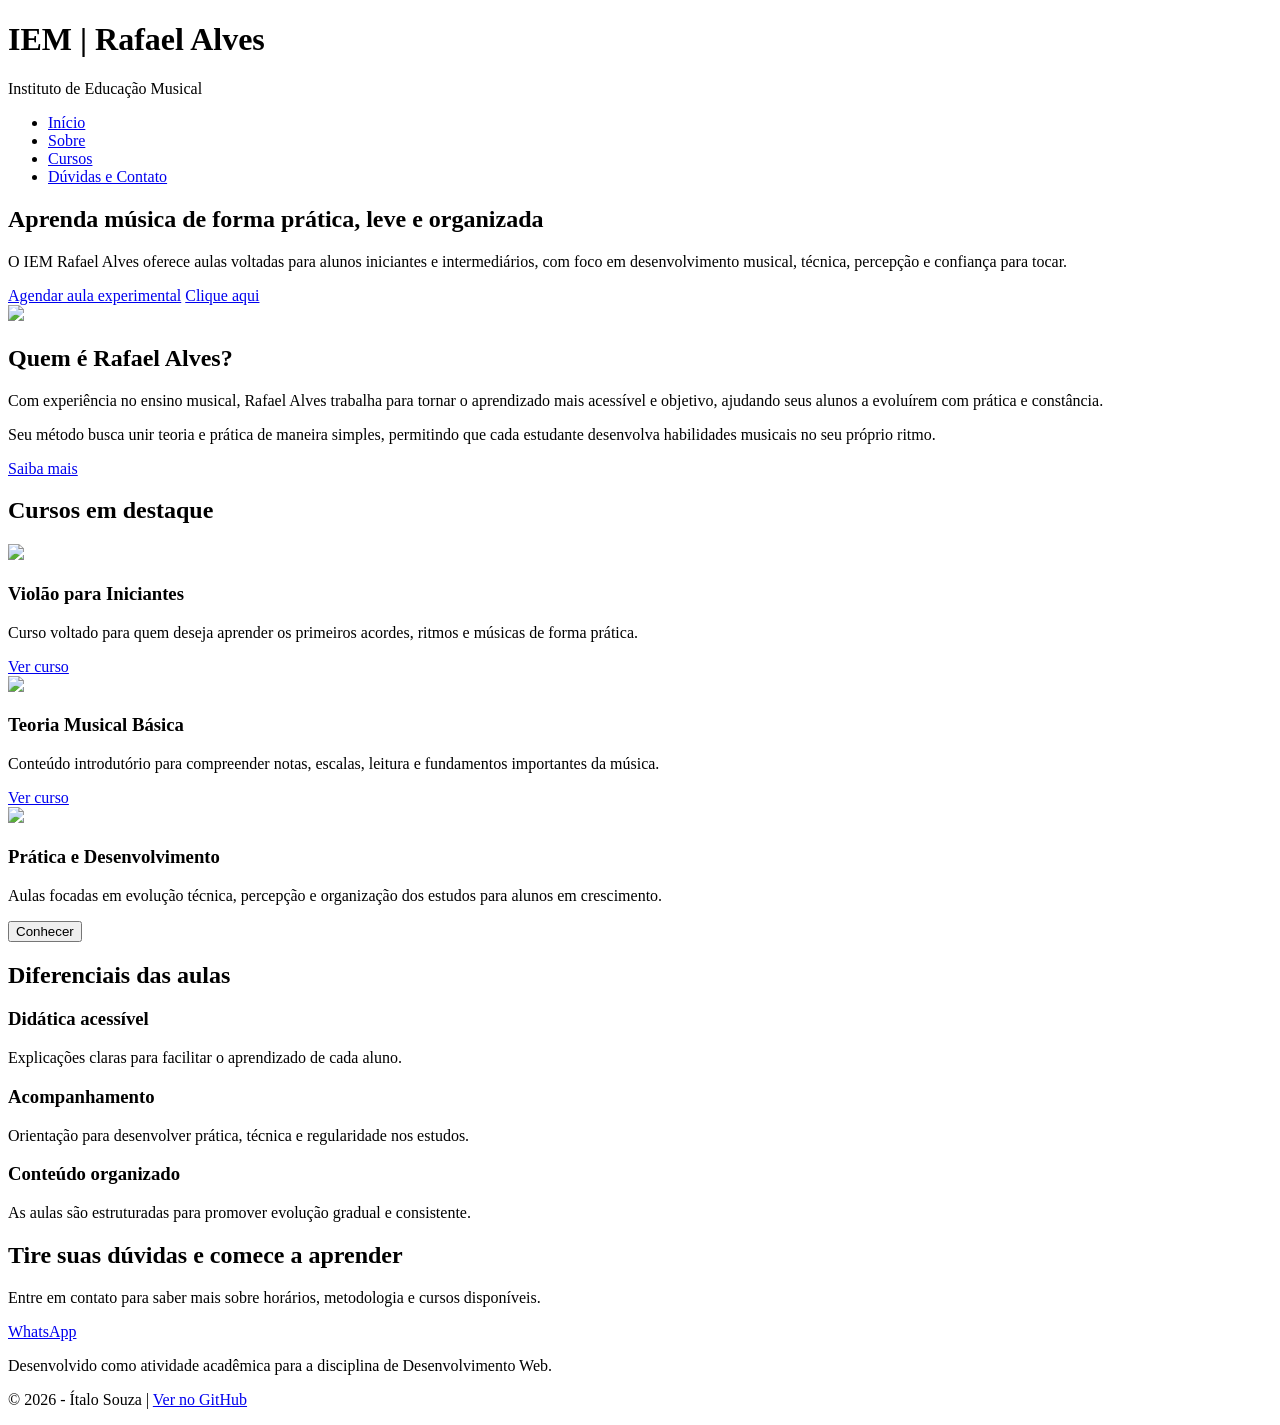
==== site-iem/index.html @ e14e9ba2 "Create index.html" ====
<!DOCTYPE html>
<html lang="pt-BR">
<head>
    <meta charset="UTF-8">
    <meta name="viewport" content="width=device-width, initial-scale=1.0">
    <title>Rafael Alves | Professor de Música</title>
    <meta name="description" content="Aulas de música com Rafael Alves para iniciantes e intermediários. Conheça os cursos, a trajetória do professor e entre em contato.">
    <link rel="stylesheet" href="assets/style.css">
</head>
<body>

    <header>
        <div class="container">
            <h1> IEM | Rafael Alves</h1>
            <p>Instituto de Educação Musical</p>

            <nav>
                <ul>
                    <li><a href="index.html">Início</a></li>
                    <li><a href="sobre.html">Sobre</a></li>
                    <li><a href="cursos.html">Cursos</a></li>
                    <li><a href="contato.html">Dúvidas e Contato</a></li>
                </ul>
            </nav>
        </div>
    </header>

    <main>

        <section class="hero">
            <div class="container">
                <div class="hero-texto">
                    <h2>Aprenda música de forma prática, leve e organizada</h2>
                    <p>
                        O IEM Rafael Alves oferece aulas voltadas para alunos iniciantes e intermediários,
                        com foco em desenvolvimento musical, técnica, percepção e confiança para tocar.
                    </p>

                    <div class="hero-botoes">
                        <!-- erro proposital: botão sem função real -->
                        <a href="#" class="btn">Agendar aula experimental</a>

                        <!-- erro proposital: texto fraco no botão -->
                        <a href="cursos.html" class="btn btn-secundario">Clique aqui</a>
                    </div>
                </div>

                <div class="hero-imagem">
                    <!-- erro proposital: imagem sem alt -->
                    <img src="assets/images/Logo-novo-IEM-Rafa-Bueno-1-1024x1024.jpg">
                </div>
            </div>
        </section>

        <section class="apresentacao">
            <div class="container">
                <h2>Quem é Rafael Alves?</h2>
                <p>
                    Com experiência no ensino musical, Rafael Alves trabalha para tornar o aprendizado
                    mais acessível e objetivo, ajudando seus alunos a evoluírem com prática e constância.
                </p>
                <p>
                    Seu método busca unir teoria e prática de maneira simples, permitindo que cada estudante
                    desenvolva habilidades musicais no seu próprio ritmo.
                </p>

                <!-- erro proposital: botão levando para topo da própria página -->
                <a href="#" class="btn">Saiba mais</a>
            </div>
        </section>

        <section class="cursos-destaque">
            <div class="container">
                <h2>Cursos em destaque</h2>

                <div class="cards">
                    <article class="card">
                        <!-- erro proposital: imagem sem alt -->
                        <img src="assets/images/violao-iniciante.png">
                        <h3>Violão para Iniciantes</h3>
                        <p>
                            Curso voltado para quem deseja aprender os primeiros acordes, ritmos e músicas
                            de forma prática.
                        </p>
                        <!-- erro proposital: botão sem destino real -->
                        <a href="#" class="btn">Ver curso</a>
                    </article>

                    <article class="card">
                        <!-- erro proposital: imagem sem alt -->
                        <img src="assets/images/teoria-musical.png">
                        <h3>Teoria Musical Básica</h3>
                        <p>
                            Conteúdo introdutório para compreender notas, escalas, leitura e fundamentos
                            importantes da música.
                        </p>
                        <a href="cursos.html" class="btn">Ver curso</a>
                    </article>

                    <article class="card">
                        <!-- erro proposital: imagem sem alt -->
                        <img src="assets/images/pratica-musical.png">
                        <h3>Prática e Desenvolvimento</h3>
                        <p>
                            Aulas focadas em evolução técnica, percepção e organização dos estudos
                            para alunos em crescimento.
                        </p>
                        <!-- erro proposital: botão inconsistente -->
                        <button class="btn">Conhecer</button>
                    </article>
                </div>
            </div>
        </section>

        <section class="diferenciais">
            <div class="container">
                <h2>Diferenciais das aulas</h2>

                <div class="lista-diferenciais">
                    <div class="item">
                        <h3>Didática acessível</h3>
                        <p>Explicações claras para facilitar o aprendizado de cada aluno.</p>
                    </div>

                    <div class="item">
                        <h3>Acompanhamento</h3>
                        <p>Orientação para desenvolver prática, técnica e regularidade nos estudos.</p>
                    </div>

                    <div class="item">
                        <h3>Conteúdo organizado</h3>
                        <p>As aulas são estruturadas para promover evolução gradual e consistente.</p>
                    </div>
                </div>
            </div>
        </section>

        <section class="cta-contato">
            <div class="container">
                <h2>Tire suas dúvidas e comece a aprender</h2>
                <p>
                    Entre em contato para saber mais sobre horários, metodologia e cursos disponíveis.
                </p>

                <div class="cta-botoes">
                    <!-- erro proposital: whatsapp sem link real -->
                    <a href="#" class="btn">WhatsApp</a>
                </div>
            </div>
        </section>

    </main>

    <footer class="footer">
        <div class="container">
            <p class="footer-text">
                Desenvolvido como atividade acadêmica para a disciplina de Desenvolvimento Web.
            </p>
            
            <p class="footer-copy">
                © 2026 - Ítalo Souza | <a href="https://github.com/bhzitalo/iem-rafael-alves" target="_blank">Ver no GitHub</a>
            </p>
        </div>
    </footer>

</body>
</html>
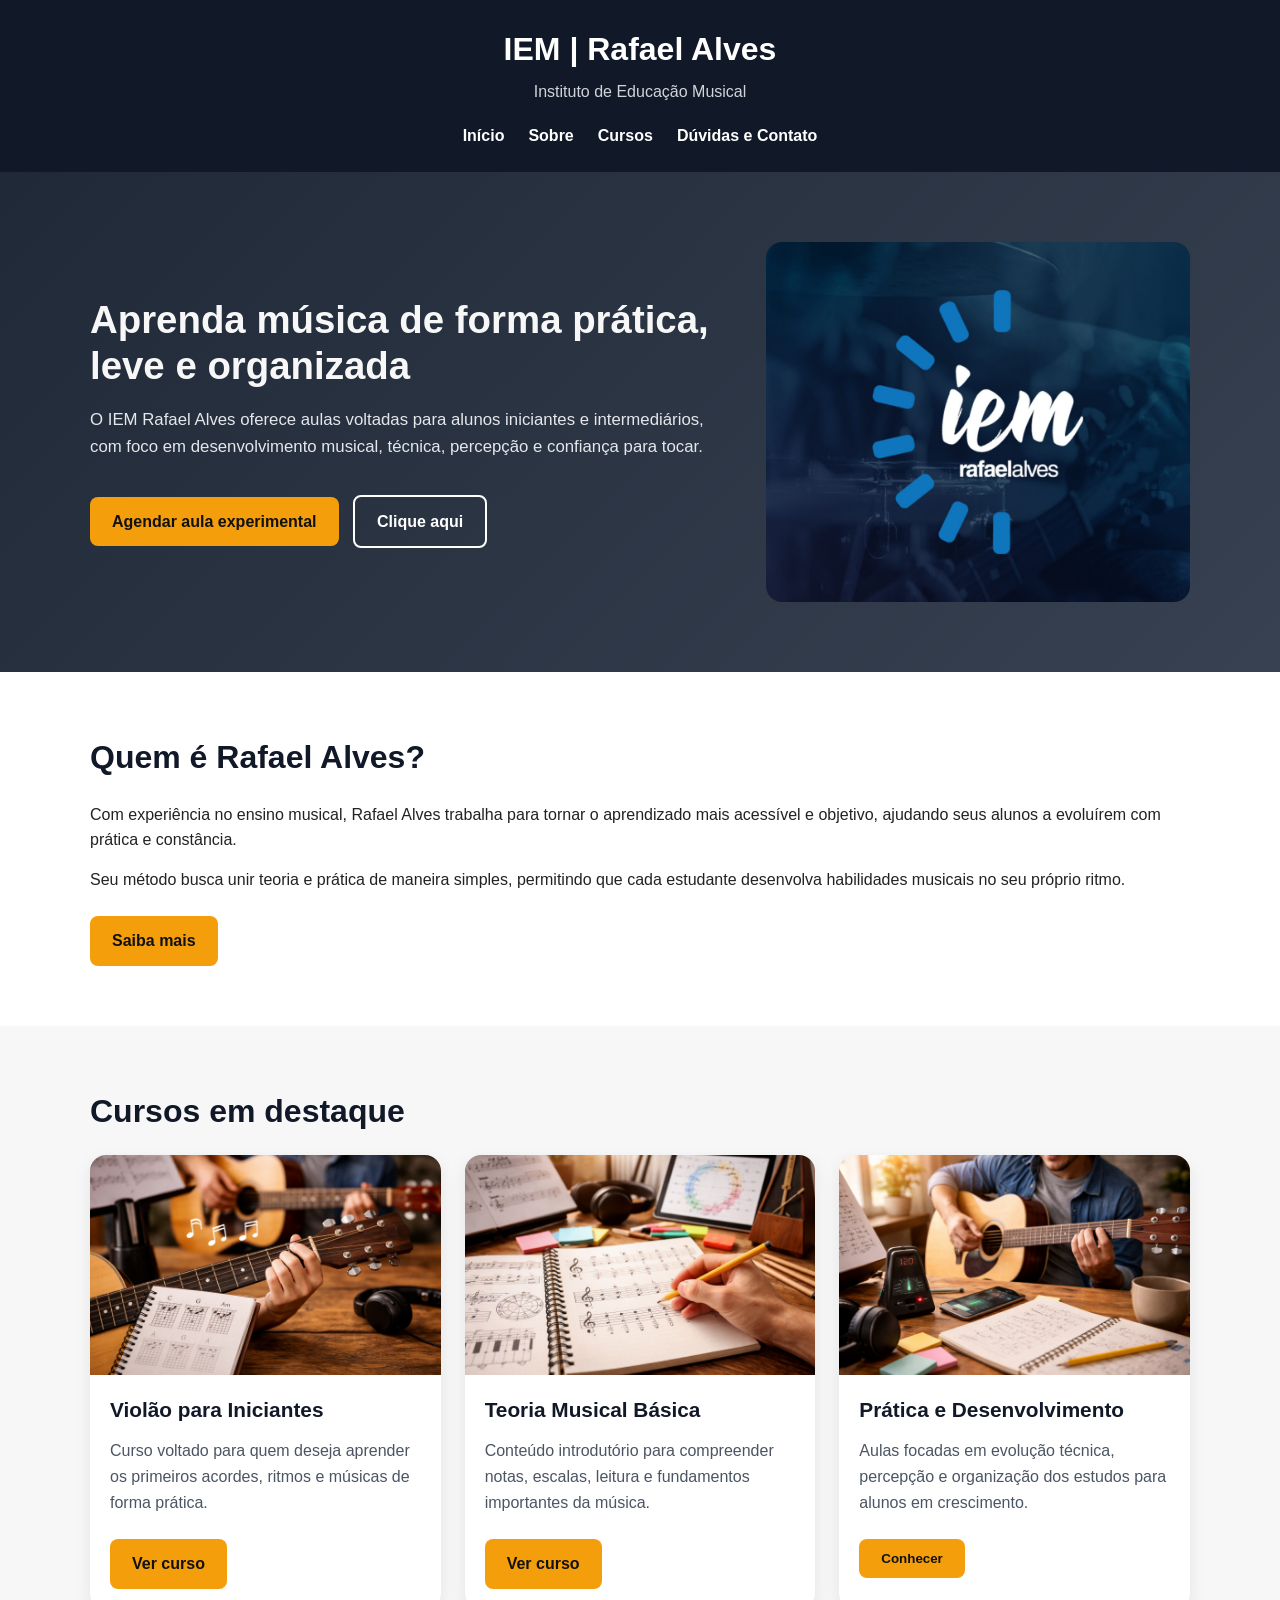
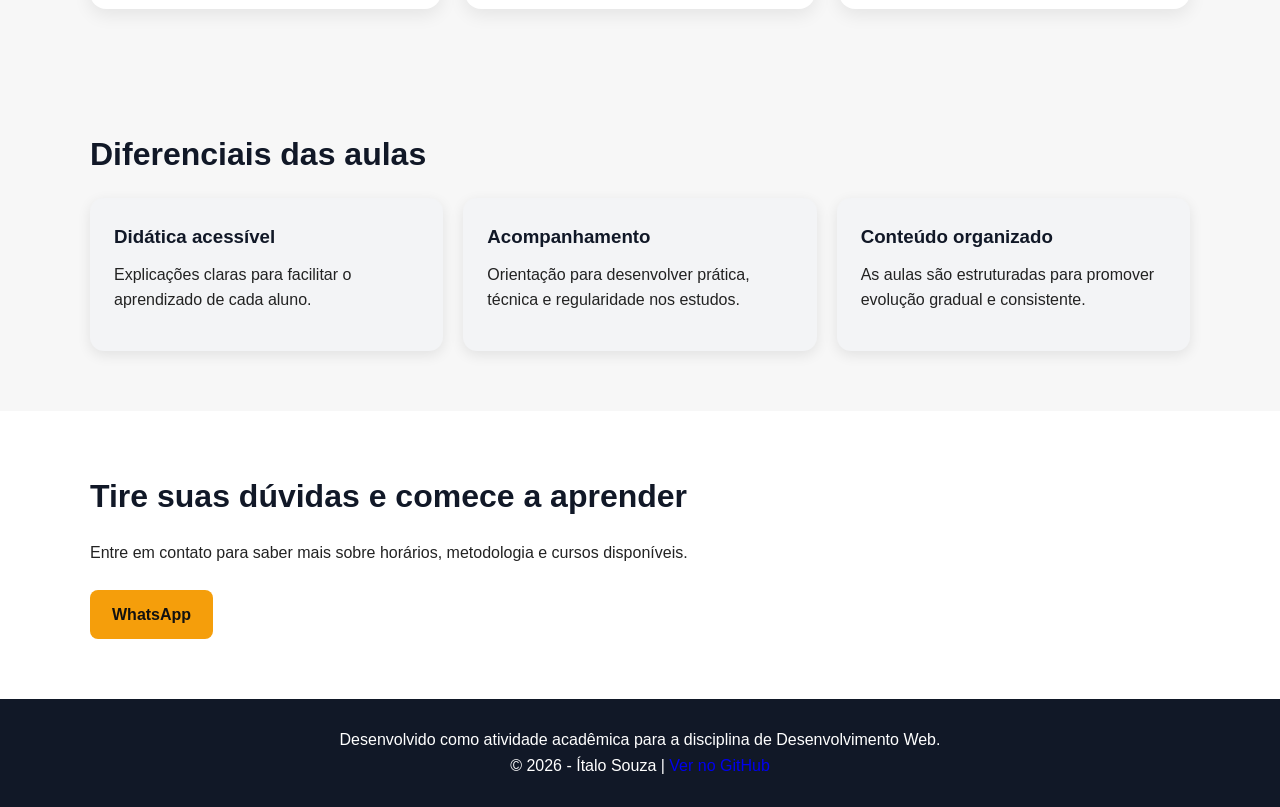
==== commit 2316e117: "sumario" ====
--- a/site-iem/index.html
+++ b/site-iem/index.html
@@ -5,7 +5,7 @@
     <meta name="viewport" content="width=device-width, initial-scale=1.0">
     <title>Rafael Alves | Professor de Música</title>
     <meta name="description" content="Aulas de música com Rafael Alves para iniciantes e intermediários. Conheça os cursos, a trajetória do professor e entre em contato.">
-    <link rel="stylesheet" href="assets/style.css">
+    <link rel="stylesheet" href="style.css">
 </head>
 <body>
 
@@ -47,7 +47,7 @@
 
                 <div class="hero-imagem">
                     <!-- erro proposital: imagem sem alt -->
-                    <img src="assets/images/Logo-novo-IEM-Rafa-Bueno-1-1024x1024.jpg">
+                    <img src="images/Logo-novo-IEM-Rafa-Bueno-1-1024x1024.jpg">
                 </div>
             </div>
         </section>
@@ -76,7 +76,7 @@
                 <div class="cards">
                     <article class="card">
                         <!-- erro proposital: imagem sem alt -->
-                        <img src="assets/images/violao-iniciante.png">
+                        <img src="images/violao-iniciante.png">
                         <h3>Violão para Iniciantes</h3>
                         <p>
                             Curso voltado para quem deseja aprender os primeiros acordes, ritmos e músicas
@@ -88,7 +88,7 @@
 
                     <article class="card">
                         <!-- erro proposital: imagem sem alt -->
-                        <img src="assets/images/teoria-musical.png">
+                        <img src="images/teoria-musical.png">
                         <h3>Teoria Musical Básica</h3>
                         <p>
                             Conteúdo introdutório para compreender notas, escalas, leitura e fundamentos
@@ -99,7 +99,7 @@
 
                     <article class="card">
                         <!-- erro proposital: imagem sem alt -->
-                        <img src="assets/images/pratica-musical.png">
+                        <img src="images/pratica-musical.png">
                         <h3>Prática e Desenvolvimento</h3>
                         <p>
                             Aulas focadas em evolução técnica, percepção e organização dos estudos
@@ -164,4 +164,4 @@
     </footer>
 
 </body>
-</html>
+</html>
--- a/site-iem/style.css
+++ b/site-iem/style.css
@@ -0,0 +1,389 @@
+* {
+    margin: 0;
+    padding: 0;
+    box-sizing: border-box;
+}
+
+body {
+    font-family: Arial, Helvetica, sans-serif;
+    background-color: #f7f7f7;
+    color: #222;
+    line-height: 1.6;
+}
+
+img {
+    max-width: 100%;
+    display: block;
+}
+
+a {
+    text-decoration: none;
+}
+
+ul {
+    list-style: none;
+}
+
+.container {
+    width: 90%;
+    max-width: 1100px;
+    margin: 0 auto;
+}
+
+/* HEADER */
+header {
+    background-color: #111827;
+    color: white;
+    padding: 24px 0;
+    text-align: center;
+}
+
+header h1 {
+    font-size: 2rem;
+    margin-bottom: 4px;
+}
+
+header p {
+    color: #d1d5db;
+    margin-bottom: 18px;
+}
+
+nav ul {
+    display: flex;
+    justify-content: center;
+    gap: 24px;
+    flex-wrap: wrap;
+}
+
+nav a {
+    color: white;
+    font-weight: bold;
+    transition: 0.3s;
+}
+
+nav a:hover {
+    color: #f59e0b;
+}
+
+/* HERO */
+.hero {
+    background: linear-gradient(135deg, #1f2937, #374151);
+    color: white;
+    padding: 70px 0;
+}
+
+.hero .container {
+    display: grid;
+    grid-template-columns: 1.2fr 0.8fr;
+    gap: 40px;
+    align-items: center;
+}
+
+.hero h2 {
+    font-size: 2.4rem;
+    line-height: 1.2;
+    margin-bottom: 18px;
+    color: #f7f7f7;
+}
+
+.hero p {
+    font-size: 1.05rem;
+    margin-bottom: 24px;
+    color: #e5e7eb;
+}
+
+.hero-imagem img {
+    width: 100%;
+    height: 360px;
+    object-fit: cover;
+    border-radius: 16px;
+}
+
+/* BOTÕES */
+.btn {
+    display: inline-block;
+    background-color: #f59e0b;
+    color: #111;
+    padding: 12px 22px;
+    border-radius: 8px;
+    font-weight: bold;
+    border: none;
+    cursor: pointer;
+    transition: 0.3s;
+    margin-right: 10px;
+    margin-top: 10px;
+}
+
+.btn:hover {
+    background-color: #d97706;
+    color: white;
+}
+
+.btn-secundario {
+    background-color: transparent;
+    color: white;
+    border: 2px solid white;
+}
+
+.btn-secundario:hover {
+    background-color: white;
+    color: #111827;
+}
+
+/* SEÇÕES GERAIS */
+section {
+    padding: 60px 0;
+}
+
+section h2 {
+    font-size: 2rem;
+    margin-bottom: 18px;
+    color: #111827;
+}
+
+section p {
+    margin-bottom: 14px;
+}
+
+/* TOPO DAS PÁGINAS INTERNAS */
+.pagina-topo {
+    background-color: #e5e7eb;
+    text-align: center;
+    padding: 50px 0;
+}
+
+.pagina-topo p {
+    max-width: 700px;
+    margin: 0 auto;
+    color: #4b5563;
+}
+
+/* APRESENTAÇÃO */
+.apresentacao,
+.metodologia,
+.informacoes-adicionais,
+.faq,
+.cta-contato,
+.cta-final {
+    background-color: white;
+}
+
+/* SOBRE */
+.sobre-grid {
+    display: grid;
+    grid-template-columns: 0.9fr 1.1fr;
+    gap: 40px;
+    align-items: center;
+}
+
+.sobre-imagem img {
+    width: 100%;
+    height: 400px;
+    object-fit: cover;
+    border-radius: 16px;
+}
+
+.metodologia-itens,
+.lista-diferenciais,
+.beneficios-grid,
+.faq-itens {
+    display: grid;
+    grid-template-columns: repeat(3, 1fr);
+    gap: 20px;
+}
+
+.item-metodologia,
+.item,
+.beneficio,
+.faq-item {
+    background-color: #f3f4f6;
+    padding: 24px;
+    border-radius: 14px;
+    box-shadow: 0 4px 14px rgba(0, 0, 0, 0.09);
+}
+
+.item-metodologia h3,
+.item h3,
+.beneficio h3,
+.faq-item h3 {
+    margin-bottom: 10px;
+    color: #111827;
+}
+
+/* CARDS */
+.cards,
+.cards-valores,
+.cards-cursos {
+    display: grid;
+    grid-template-columns: repeat(3, 1fr);
+    gap: 24px;
+}
+
+.card,
+.card-valor,
+.card-curso {
+    background-color: white;
+    border-radius: 16px;
+    overflow: hidden;
+    box-shadow: 0 6px 18px rgba(0, 0, 0, 0.08);
+    padding-bottom: 20px;
+}
+
+.card img,
+.card-valor img,
+.card-curso img {
+    width: 100%;
+    height: 220px;
+    object-fit: cover;
+    margin-bottom: 18px;
+}
+
+.card h3,
+.card-valor h3,
+.card-curso h3 {
+    font-size: 1.3rem;
+    margin: 0 20px 12px;
+    color: #111827;
+}
+
+.card p,
+.card-valor p,
+.card-curso p {
+    margin: 0 20px 14px;
+    color: #4b5563;
+}
+
+.card .btn,
+.card-curso .btn,
+.card-valor .btn {
+    margin-left: 20px;
+}
+
+/* CONTATO */
+.contato-grid {
+    display: grid;
+    grid-template-columns: 1fr 1fr;
+    gap: 30px;
+    align-items: start;
+}
+
+.info-contato,
+.formulario-contato {
+    background-color: white;
+    padding: 28px;
+    border-radius: 16px;
+    box-shadow: 0 6px 18px rgba(0, 0, 0, 0.08);
+}
+
+.info-contato img {
+    width: 100%;
+    height: 260px;
+    object-fit: cover;
+    border-radius: 12px;
+    margin-top: 20px;
+}
+
+.contato-itens p {
+    margin-bottom: 12px;
+}
+
+.contato-itens a {
+    color: #d97706;
+    font-weight: bold;
+}
+
+form {
+    display: flex;
+    flex-direction: column;
+    gap: 14px;
+    margin-top: 18px;
+}
+
+form input,
+form textarea {
+    width: 100%;
+    padding: 14px;
+    border: 1px solid #d1d5db;
+    border-radius: 8px;
+    font-size: 1rem;
+    font-family: Arial, Helvetica, sans-serif;
+}
+
+form input:focus,
+form textarea:focus {
+    outline: none;
+    border-color: #f59e0b;
+}
+
+/* RODAPÉ */
+footer {
+    background-color: #111827;
+    color: white;
+    padding: 28px 0;
+    text-align: center;
+}
+
+.redes {
+    margin-top: 12px;
+}
+
+.redes a {
+    color: #fbbf24;
+    margin: 0 10px;
+    font-weight: bold;
+}
+
+.redes a:hover {
+    color: white;
+}
+
+/* RESPONSIVO */
+@media (max-width: 900px) {
+    .hero .container,
+    .sobre-grid,
+    .contato-grid,
+    .cards,
+    .cards-valores,
+    .cards-cursos,
+    .metodologia-itens,
+    .lista-diferenciais,
+    .beneficios-grid,
+    .faq-itens {
+        grid-template-columns: 1fr;
+    }
+
+    .hero {
+        text-align: center;
+    }
+
+    .hero-imagem img,
+    .sobre-imagem img {
+        height: auto;
+    }
+
+    .btn {
+        margin-right: 0;
+    }
+}
+
+@media (max-width: 600px) {
+    header h1 {
+        font-size: 1.7rem;
+    }
+
+    .hero h2 {
+        font-size: 1.9rem;
+    }
+
+    section h2 {
+        font-size: 1.6rem;
+    }
+
+    nav ul {
+        gap: 14px;
+    }
+
+    .container {
+        width: 92%;
+    }
+}
